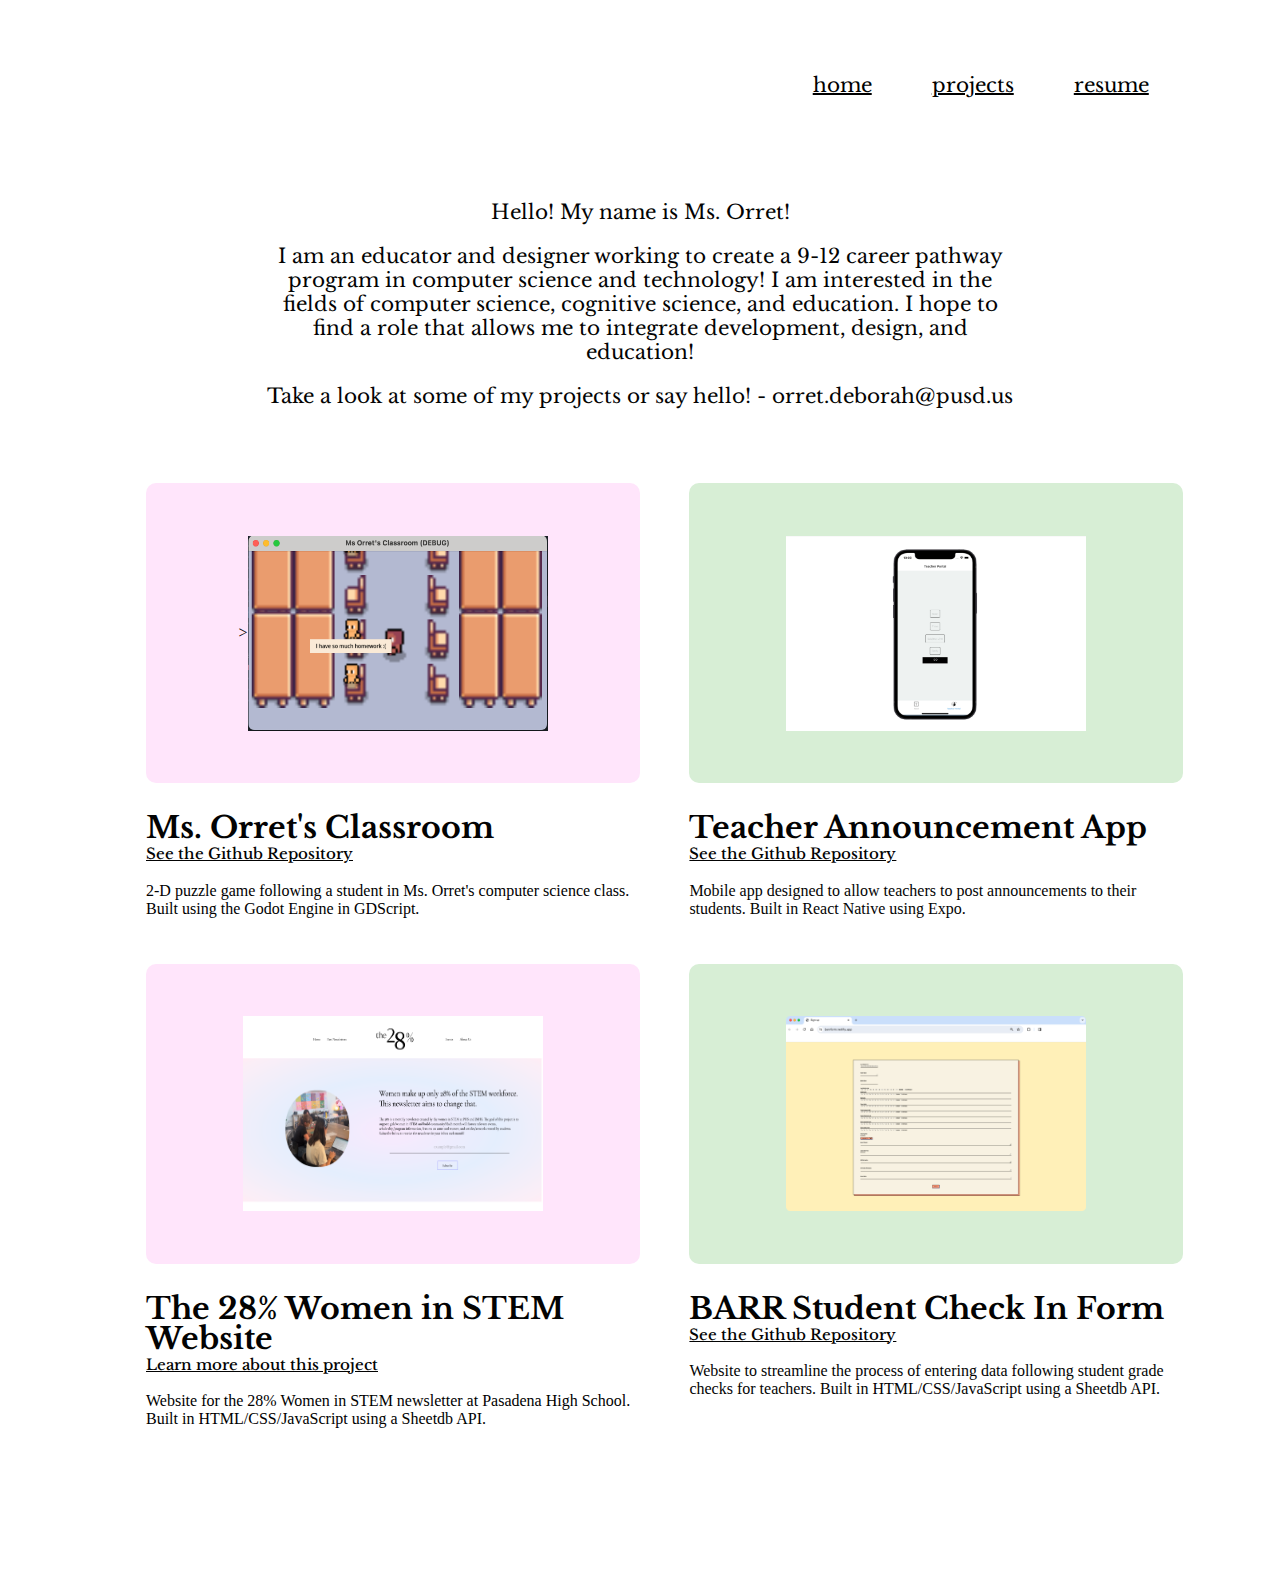
==== index.html @ 220f7646 "Initial commit" ====
<!DOCTYPE html>
<head>
 
<link rel="preconnect" href="https://fonts.googleapis.com" />
  <link rel="preconnect" href="https://fonts.gstatic.com" crossorigin />
  <link
    href="https://fonts.googleapis.com/css2?family=Libre+Baskerville:ital,wght@0,400;0,700;1,400&family=Mulish:ital,wght@0,200..1000;1,200..1000&display=swap"
    rel="stylesheet"
  />
  <link rel="stylesheet" type="text/css" href="style.css" />
</head>
<html>


  <div class="nav-bar">

    <div class="nav-link">
      <a href="../index.html"><p>home</p></a>
    </div>
      
      <div class="nav-link dropdown">
        <a href="#""><p>projects</a>
        <div class="dropdown-content">
          <a href="/pages/28-percent-example-page/28percent-example.html">28 Percent Website Example</a>
          <a href="/pages/project-template.html">Project Template</a>
        </div>
    
    </div>
      
    <div class = "nav-link">
      <a href="../index.html"><p>resume</p></a> </div>
    </div>





  <div class="home-header">
    <p> Hello! My name is Ms. Orret!</p>
    <p>
        I am an educator and designer working to create a 9-12 career pathway program in computer science and technology! 
        I am interested in the fields of computer science, cognitive science, and education. I hope to find a role that allows me to integrate development, design, and education!
    <p/>
    <p>  Take a look at some of my projects or say hello! - orret.deborah@pusd.us</p>
  </div>

  <br> <br>

  <div class="project-grid">
    <br /><br /><br />
    <div class="project-row">
      <div class="project-container">
        <div class="project-inner-container" style="background: #ffe5fb">
         
            ><img src="./home-page-assets/godot-game.png" class="project-img"
          />
        </div>

        <p class="project-title">Ms. Orret's Classroom</p>
        <a class="project-link" href="#"> See the Github Repository </a>
        <p class="project-description">
          2-D puzzle game following a student in Ms. Orret's computer science class. Built using the Godot Engine in GDScript.
        </p>
      </div>

      <div class="project-container">
        <div class="project-inner-container" style="background: #d7eed5">
         
            <img src="./home-page-assets/mobile-app.png" class="project-img"
          />
        </div>

        <p class="project-title">Teacher Announcement App</p>
        <a class="project-link" href="#"> See the Github Repository </a>
        <p class="project-desc">
          Mobile app designed to allow teachers to post announcements to their students. Built in React Native using Expo. 
        </p>
      </div>
    </div>



    <div class="project-row">
        <div class="project-container">
          <div class="project-inner-container" style="background: #ffe5fb">
            
              <img src="./home-page-assets/28-percent-site.png" class="project-img"
            />
          </div>
  
          <p class="project-title">The 28% Women in STEM Website</p>
          <a class = "project-link" href="/pages/28percent-example.html"> Learn more about this project </a>
          <p class="project-description">
            Website for the 28% Women in STEM newsletter at Pasadena High School. Built in HTML/CSS/JavaScript using a Sheetdb API.
          </p>
        </div>
  
        <div class="project-container">
          <div class="project-inner-container" style="background: #d7eed5">
            <img src="./home-page-assets/barr-form.png" class="project-img"
            />
          </div>
  
          <p class="project-title">BARR Student Check In Form</p>
          <a class="project-link" href="#"> See the Github Repository </a>
          <p class="project-desc">
            Website to streamline the process of entering data following student grade checks for teachers. Built in HTML/CSS/JavaScript using a Sheetdb API.
          </p>
        </div>
      </div>

    <br /><br /><br />
   
  </div>
  <br /><br /><br />
</html>
---- style.css ----
.nav-bar {
    display: flex;
    flex-direction: row;
    padding-top: 20px;
    font-family: "Libre Baskerville";
    font-size: 20px;
    font-style: normal;
    font-weight: 400;
    line-height: normal;
    color: black;
    justify-content: right;
    margin-right: 5%;
    
}

.nav-link {
    padding-top: 25px;
    padding-right: 5%;
}

.nav-link a {
    text-decoration: underline;
    color: black;
}

.nav-link a:hover {
    text-decoration: underline;
}


  /* Dropdown Content (Hidden by Default) */
.dropdown-content {
    display: none;
    position: absolute;
    background-color: #ffffff;
    z-index: 1;
    border: solid;
    border-color: black;
    border-radius: 5px;
}

  /* Links inside the dropdown */
.dropdown-content a {
    font-family: "Libre Baskerville";
    font-size: 20px;
    font-style: normal;
    font-weight: 400;
    line-height: normal;
    color: black;
    padding: 12px 16px;
    text-decoration: none;
    display: block;
}

  /* Change color of dropdown links on hover */
.dropdown-content a:hover {background-color: #ffffff;}

  /* Show the dropdown menu on hover */
.dropdown:hover .dropdown-content {display: block;}


.home-header {
    justify-content: center;
    text-align: center;
    align-items:center;
    margin:auto;
    padding-bottom: 5%;
    padding-top: 5%;
    width: 754px;
    height: 150px;

    color: #030303;
    font-family: "Libre Baskerville";
    font-size: 20px; 
    font-weight: lighter;
    line-height: normal;
}



.project-grid {
    display: flex;
    flex-direction: column;
    margin: auto;
    justify-content: center;
    align-items: center;
}

.project-row {
    display: flex;
    flex-direction: row;
}

.project-container {
    width: 494px;
    padding-right: 5%;
    margin-bottom: 3%;
}

.project-inner-container {
    width: 494px;
    height: 300px;
    display:flex;
    border-radius: 10px;
    justify-content: center;
    align-items: center;
}

.project-img {
    width: 300px;
    height: 195px;
    transition: transform 0.3s ease-in-out; /* Adding a smooth transition effect */
    cursor: pointer; /* Changing cursor to a hand */
}

.project-img:hover {
    transform: scale(1.03); /* Increasing size by 3% */
}

.project-title{
    margin-bottom: 0;
    color: #030303;
    font-family: "Libre Baskerville";
    font-size: 30px;
    font-style: normal;
    font-weight: 700;
    line-height: 1;
}

.project-link {
    color: #030303;
    font-family: "Libre Baskerville";
    font-size: 15px;
    font-style: normal;
    font-weight: 500;
    line-height: 1.5;
}

.project-desc {
margin-top: 0.5;
color: #030303;
}
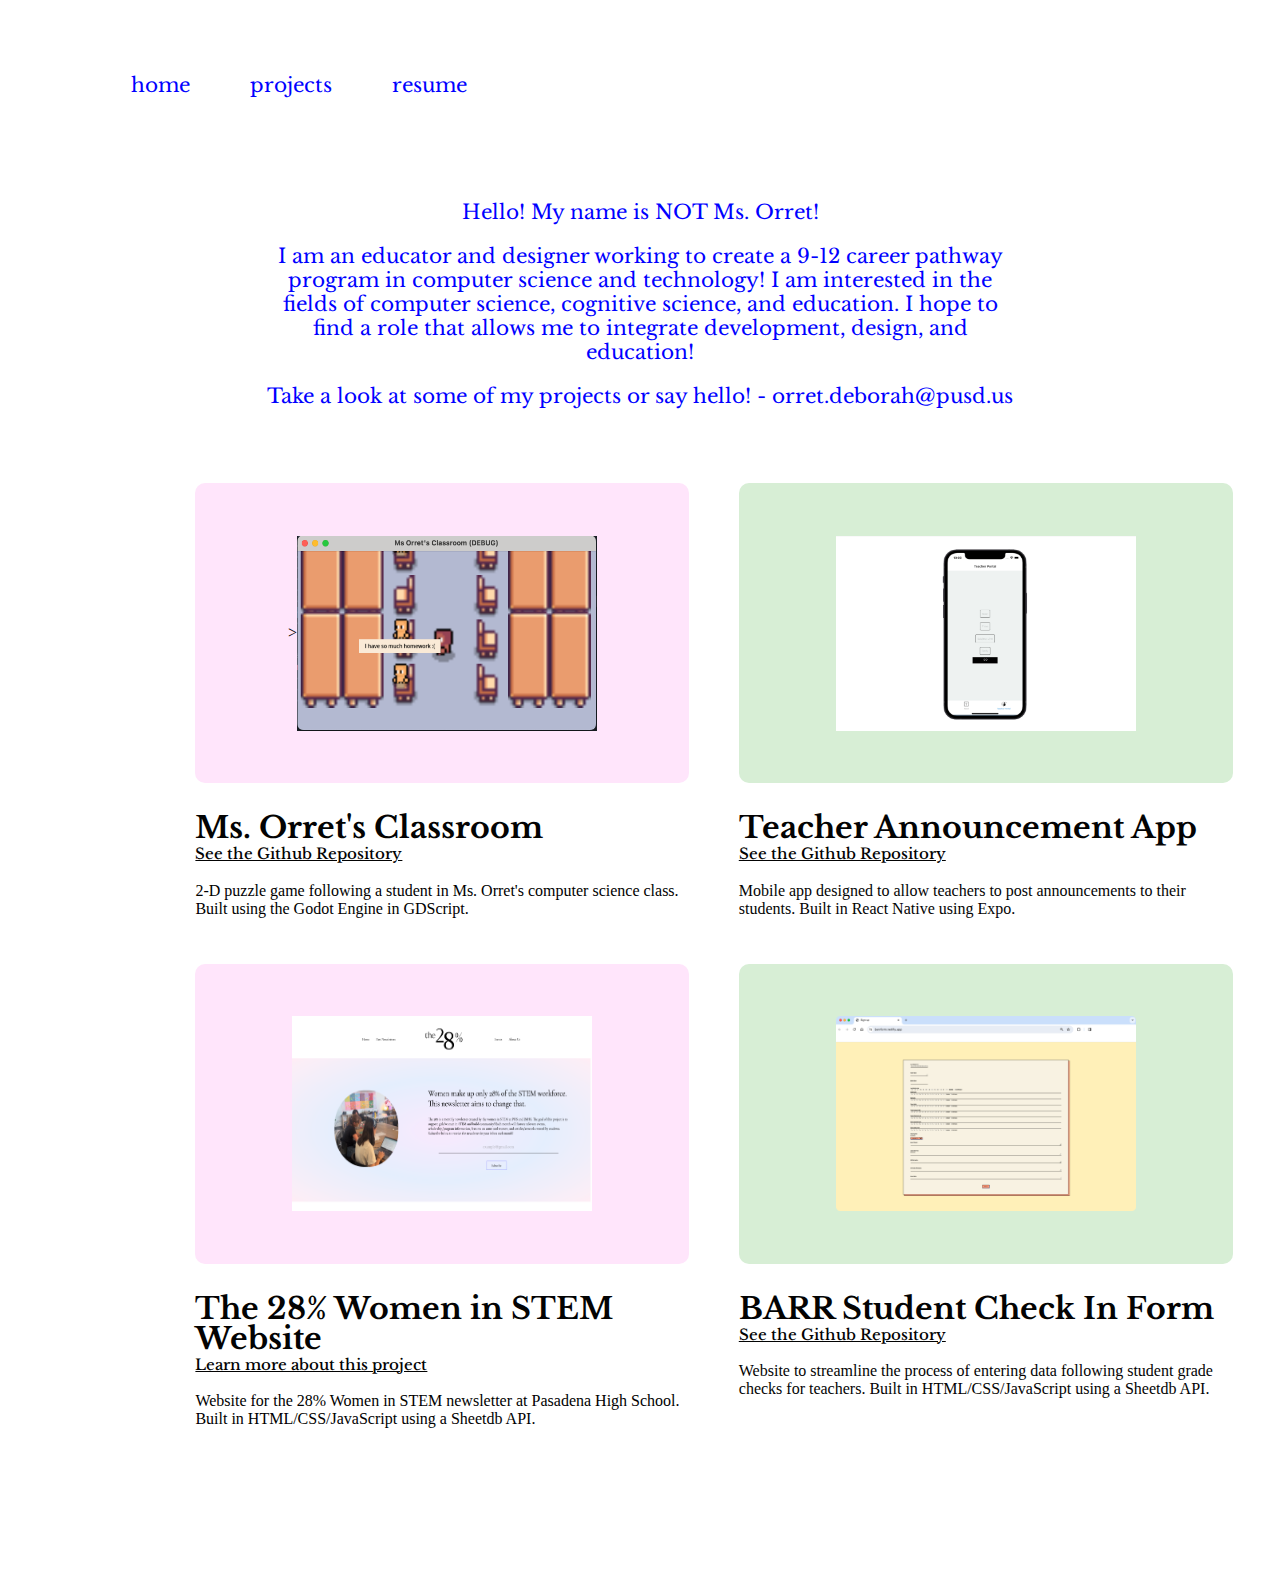
==== commit d4c27b41: "fighting the css" ====
--- a/index.html
+++ b/index.html
@@ -37,7 +37,7 @@
 
 
   <div class="home-header">
-    <p> Hello! My name is Ms. Orret!</p>
+    <p> Hello! My name is NOT Ms. Orret!</p>
     <p>
         I am an educator and designer working to create a 9-12 career pathway program in computer science and technology! 
         I am interested in the fields of computer science, cognitive science, and education. I hope to find a role that allows me to integrate development, design, and education!
--- a/style.css
+++ b/style.css
@@ -8,20 +8,20 @@
     font-style: normal;
     font-weight: 400;
     line-height: normal;
-    color: black;
-    justify-content: right;
-    margin-right: 5%;
+    color: blue;
+    justify-content: left;
+    margin-left: 5%;
     
 }
 
 .nav-link {
     padding-top: 25px;
-    padding-right: 5%;
+    padding-left: 5%;
 }
 
 .nav-link a {
-    text-decoration: underline;
-    color: black;
+    text-decoration: none;
+    color: blue;
 }
 
 .nav-link a:hover {
@@ -36,7 +36,7 @@
     background-color: #ffffff;
     z-index: 1;
     border: solid;
-    border-color: black;
+    border-color: blue;
     border-radius: 5px;
 }
 
@@ -47,7 +47,7 @@
     font-style: normal;
     font-weight: 400;
     line-height: normal;
-    color: black;
+    color: blue;
     padding: 12px 16px;
     text-decoration: none;
     display: block;
@@ -70,7 +70,7 @@
     width: 754px;
     height: 150px;
 
-    color: #030303;
+    color: blue;
     font-family: "Libre Baskerville";
     font-size: 20px; 
     font-weight: lighter;
@@ -94,7 +94,7 @@
 
 .project-container {
     width: 494px;
-    padding-right: 5%;
+    padding-left: 5%;
     margin-bottom: 3%;
 }
 
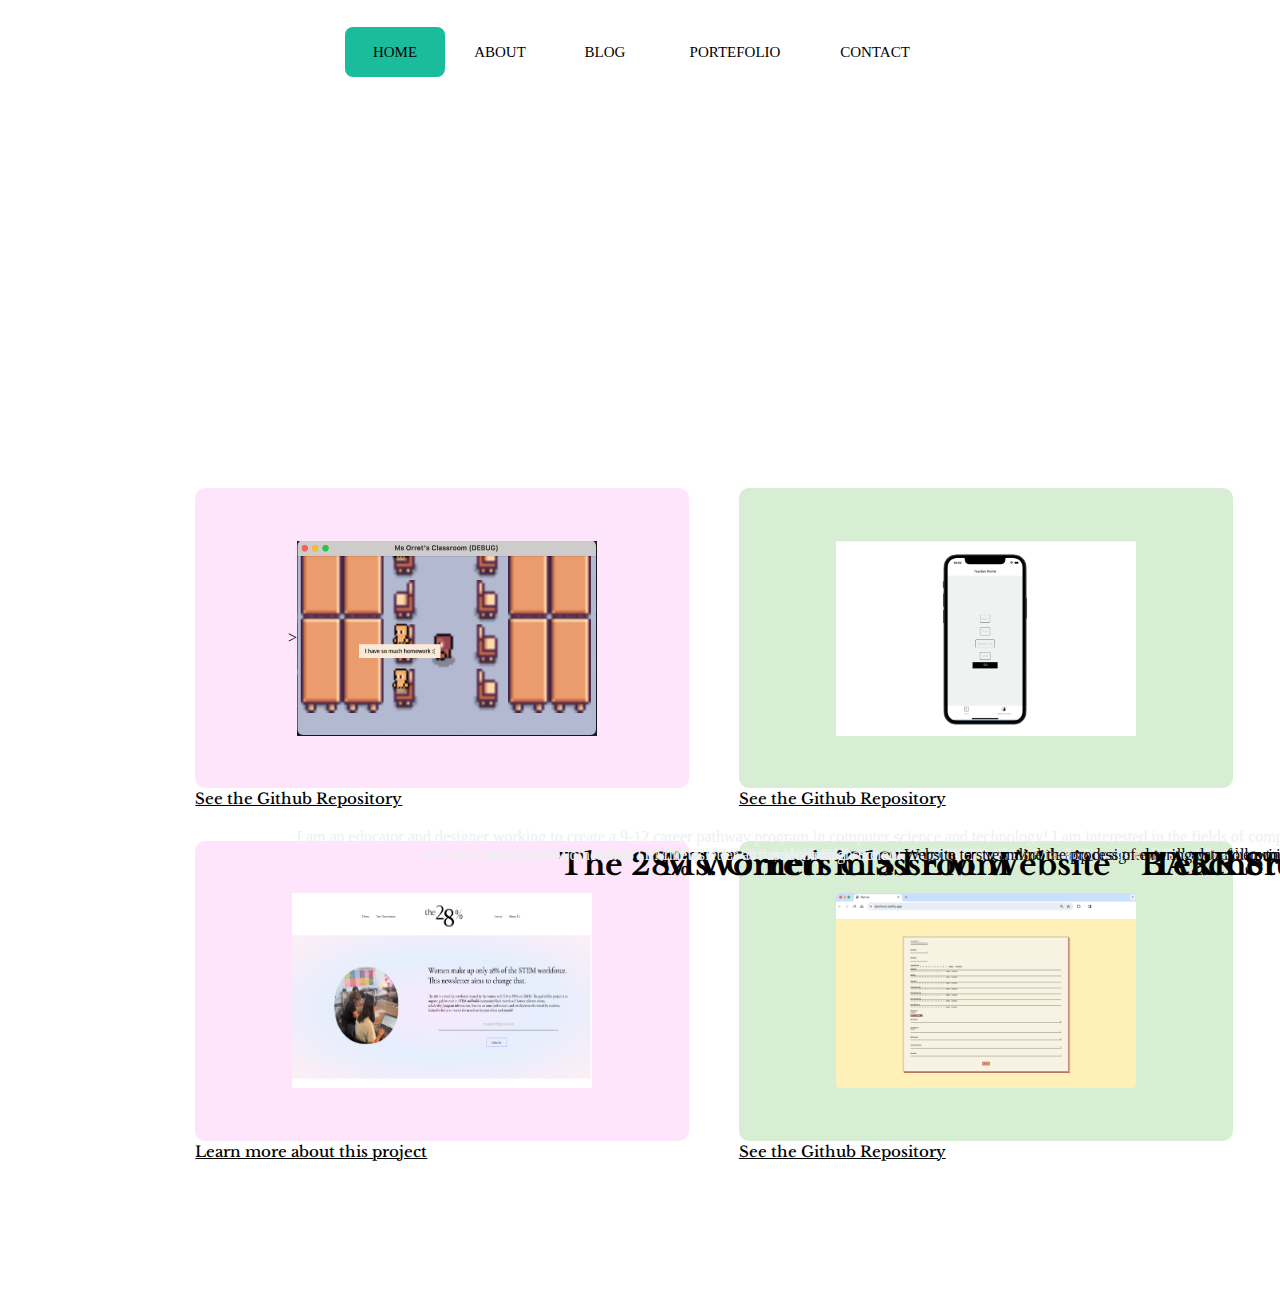
==== commit ecf5c3a8: "added nav bar" ====
--- a/index.html
+++ b/index.html
@@ -12,11 +12,19 @@
 </head>
 <html>
 
+  <nav>
+    <a href="#">Home</a>
+    <a href="#">About</a>
+    <a href="#">Blog</a>
+    <a href="#">Portefolio</a>
+    <a href="#">Contact</a>
+    <div class="animation start-home"></div>
+  </nav>
 
   <div class="nav-bar">
 
     <div class="nav-link">
-      <a href="../index.html"><p>home</p></a>
+      <a href="../index.html" id="currentPage"><p>home</p></a>
     </div>
       
       <div class="nav-link dropdown">
--- a/style.css
+++ b/style.css
@@ -8,20 +8,24 @@
     font-style: normal;
     font-weight: 400;
     line-height: normal;
-    color: blue;
-    justify-content: left;
-    margin-left: 5%;
+    color: black;
+    justify-content: space-around;
     
 }
 
 .nav-link {
     padding-top: 25px;
-    padding-left: 5%;
+    padding-left: 2%;
+    padding-right: 2%;
 }
 
 .nav-link a {
     text-decoration: none;
-    color: blue;
+    color: black;
+}
+
+#currentPage {
+    text-decoration: underline
 }
 
 .nav-link a:hover {
@@ -36,7 +40,7 @@
     background-color: #ffffff;
     z-index: 1;
     border: solid;
-    border-color: blue;
+    border-color: black;
     border-radius: 5px;
 }
 
@@ -47,7 +51,7 @@
     font-style: normal;
     font-weight: 400;
     line-height: normal;
-    color: blue;
+    color: black;
     padding: 12px 16px;
     text-decoration: none;
     display: block;
@@ -70,7 +74,7 @@
     width: 754px;
     height: 150px;
 
-    color: blue;
+    color: black;
     font-family: "Libre Baskerville";
     font-size: 20px; 
     font-weight: lighter;
@@ -146,3 +150,102 @@
 
 
 
+
+
+nav {
+    margin: 27px auto 0;
+  
+    position: relative;
+    width: 590px;
+    height: 50px;
+    background-color: white;
+    border-radius: 8px;
+    font-size: 0;
+    justify-content: space-around;
+  }
+  nav a {
+    line-height: 50px;
+    height: 100%;
+    font-size: 15px;
+    display: inline-block;
+    position: relative;
+    z-index: 1;
+    text-decoration: none;
+    text-transform: uppercase;
+    text-align: center;
+    color: black;
+    cursor: pointer;
+  }
+  nav .animation {
+    position: absolute;
+    height: 100%;
+    top: 0;
+    z-index: 0;
+    transition: all .5s ease 0s;
+    border-radius: 8px;
+  }
+  a:nth-child(1) {
+    width: 100px;
+  }
+  a:nth-child(2) {
+    width: 110px;
+  }
+  a:nth-child(3) {
+    width: 100px;
+  }
+  a:nth-child(4) {
+    width: 160px;
+  }
+  a:nth-child(5) {
+    width: 120px;
+  }
+  nav .start-home, a:nth-child(1):hover~.animation {
+    width: 100px;
+    left: 0;
+    background-color: #1abc9c;
+  }
+  nav .start-about, a:nth-child(2):hover~.animation {
+    width: 110px;
+    left: 100px;
+    background-color: #e74c3c;
+  }
+  nav .start-blog, a:nth-child(3):hover~.animation {
+    width: 100px;
+    left: 210px;
+    background-color: #3498db;
+  }
+  nav .start-portefolio, a:nth-child(4):hover~.animation {
+    width: 160px;
+    left: 310px;
+    background-color: #9b59b6;
+  }
+  nav .start-contact, a:nth-child(5):hover~.animation {
+    width: 120px;
+    left: 470px;
+    background-color: #e67e22;
+  }
+  
+  h1 {
+    text-align: center;
+    margin: 40px 0 40px;
+    text-align: center;
+    font-size: 30px;
+    color: #ecf0f1;
+    text-shadow: 2px 2px 4px #000000;
+    font-family: 'Cherry Swash', cursive;
+  }
+  
+  p {
+      position: absolute;
+      bottom: 20px;
+      width: 100%;
+      text-align: center;
+      color: #ecf0f1;
+      font-family: 'Cherry Swash',cursive;
+      font-size: 16px;
+  }
+
+
+
+
+
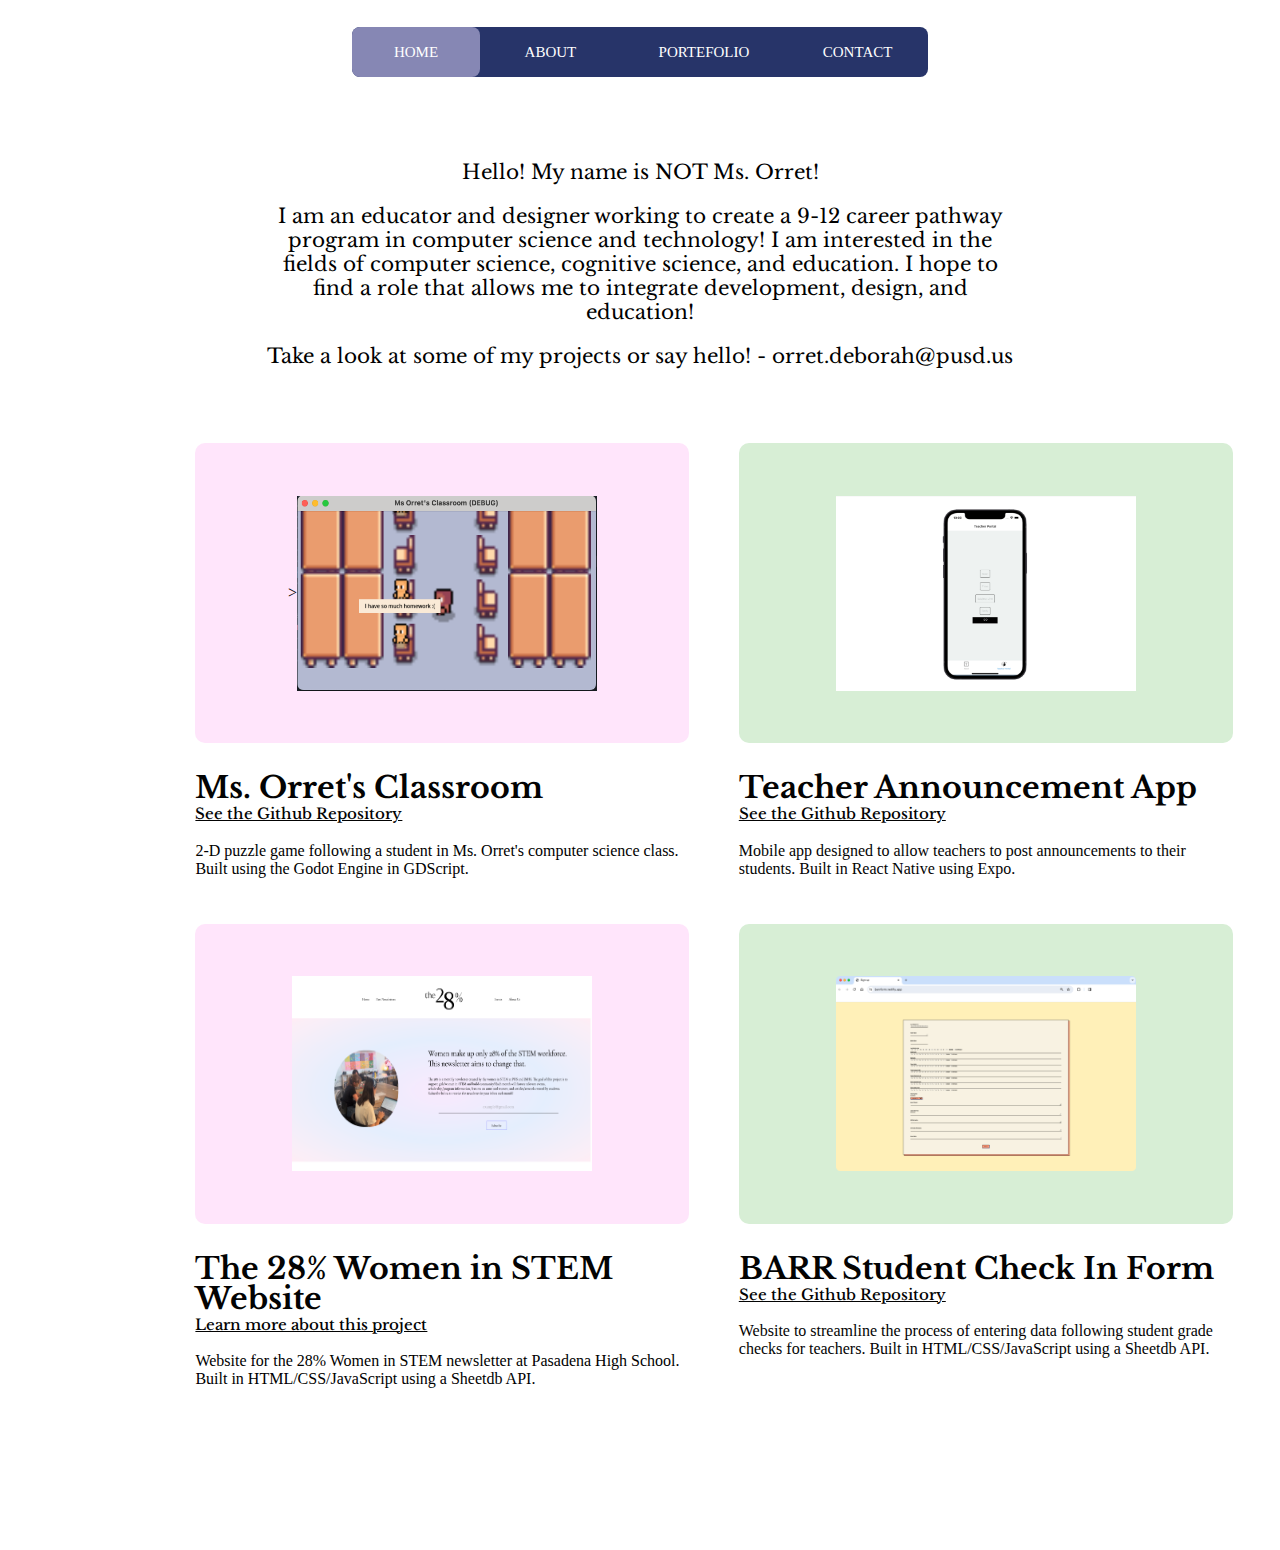
==== commit 066c3883: "fixed nav bar" ====
--- a/index.html
+++ b/index.html
@@ -15,30 +15,10 @@
   <nav>
     <a href="#">Home</a>
     <a href="#">About</a>
-    <a href="#">Blog</a>
-    <a href="#">Portefolio</a>
-    <a href="#">Contact</a>
+    <a href="/pages/28-percent-example-page/28percent-example.html">Portefolio</a>
+    <a href="/pages/project-template.html">Contact</a>
     <div class="animation start-home"></div>
   </nav>
-
-  <div class="nav-bar">
-
-    <div class="nav-link">
-      <a href="../index.html" id="currentPage"><p>home</p></a>
-    </div>
-      
-      <div class="nav-link dropdown">
-        <a href="#""><p>projects</a>
-        <div class="dropdown-content">
-          <a href="/pages/28-percent-example-page/28percent-example.html">28 Percent Website Example</a>
-          <a href="/pages/project-template.html">Project Template</a>
-        </div>
-    
-    </div>
-      
-    <div class = "nav-link">
-      <a href="../index.html"><p>resume</p></a> </div>
-    </div>
 
 
 
--- a/style.css
+++ b/style.css
@@ -156,9 +156,9 @@
     margin: 27px auto 0;
   
     position: relative;
-    width: 590px;
+    width: 45vw;
     height: 50px;
-    background-color: white;
+    background-color: #273469;
     border-radius: 8px;
     font-size: 0;
     justify-content: space-around;
@@ -173,7 +173,7 @@
     text-decoration: none;
     text-transform: uppercase;
     text-align: center;
-    color: black;
+    color: white;
     cursor: pointer;
   }
   nav .animation {
@@ -185,67 +185,39 @@
     border-radius: 8px;
   }
   a:nth-child(1) {
-    width: 100px;
+    width: 10vw;
   }
   a:nth-child(2) {
-    width: 110px;
+    width: 11vw;
   }
   a:nth-child(3) {
-    width: 100px;
+    width: 13vw;
   }
   a:nth-child(4) {
-    width: 160px;
-  }
-  a:nth-child(5) {
-    width: 120px;
+    width: 11vw;
   }
   nav .start-home, a:nth-child(1):hover~.animation {
-    width: 100px;
+    width: 10vw;
     left: 0;
-    background-color: #1abc9c;
+    background-color: #8687B4;
+    color: white;
   }
   nav .start-about, a:nth-child(2):hover~.animation {
-    width: 110px;
-    left: 100px;
-    background-color: #e74c3c;
-  }
-  nav .start-blog, a:nth-child(3):hover~.animation {
-    width: 100px;
-    left: 210px;
-    background-color: #3498db;
-  }
-  nav .start-portefolio, a:nth-child(4):hover~.animation {
-    width: 160px;
-    left: 310px;
-    background-color: #9b59b6;
-  }
-  nav .start-contact, a:nth-child(5):hover~.animation {
-    width: 120px;
-    left: 470px;
-    background-color: #e67e22;
+    width: 11vw;
+    left: 10vw;
+    background-color: #8687B4;
+  }
+  nav .start-portefolio, a:nth-child(3):hover~.animation {
+    width: 13vw;
+    left: 21vw;
+    background-color: #8687B4;
+  }
+  nav .start-contact, a:nth-child(4):hover~.animation {
+    width: 11vw;
+    left: 34vw;
+    background-color: #8687B4;
   }
   
-  h1 {
-    text-align: center;
-    margin: 40px 0 40px;
-    text-align: center;
-    font-size: 30px;
-    color: #ecf0f1;
-    text-shadow: 2px 2px 4px #000000;
-    font-family: 'Cherry Swash', cursive;
-  }
-  
-  p {
-      position: absolute;
-      bottom: 20px;
-      width: 100%;
-      text-align: center;
-      color: #ecf0f1;
-      font-family: 'Cherry Swash',cursive;
-      font-size: 16px;
-  }
-
-
-
-
-
+
+
+
